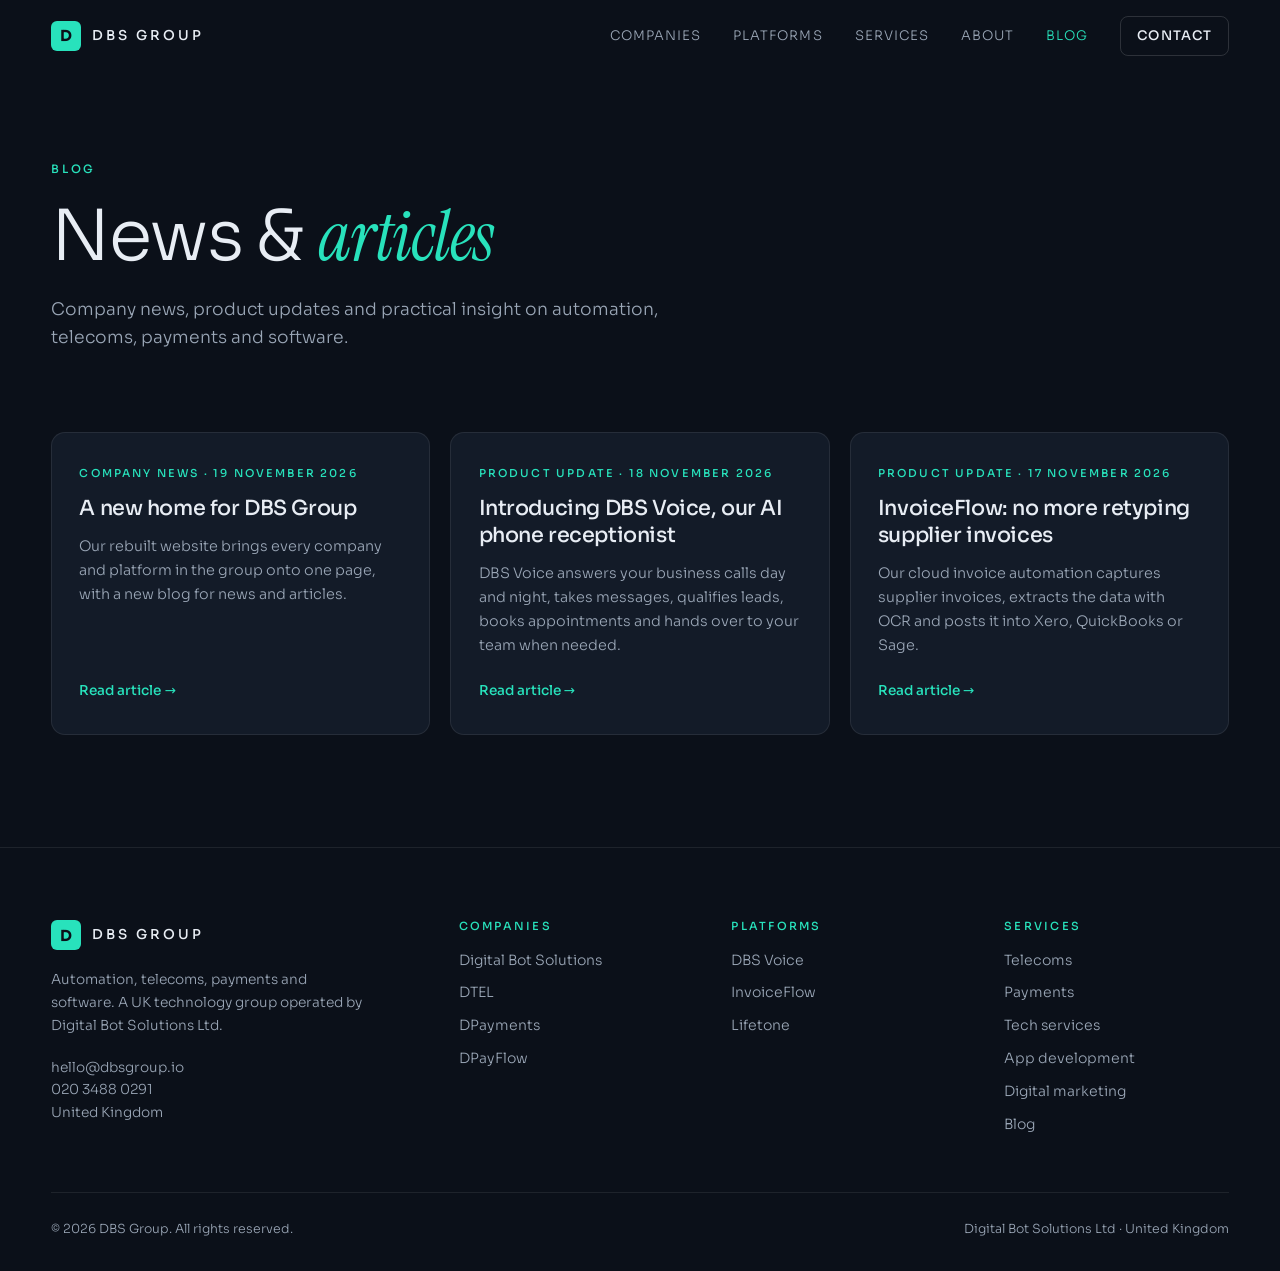
==== blog/index.html @ 804a3ccc "Add blog, latest news, social links and Pages CMS portal Co-Authored-By: Claude Opus 5.5 <noreply@an" ====
<!DOCTYPE html>
<html lang="en-GB">
<head>
<meta charset="UTF-8">
<meta name="viewport" content="width=device-width, initial-scale=1.0">
<title>Blog | DBS Group</title>
<meta name="description" content="News, product updates and articles from DBS Group.">
<meta property="og:title" content="Blog | DBS Group">
<meta property="og:description" content="News, product updates and articles from DBS Group.">
<meta property="og:url" content="https://dbsgroup.io/blog/">
<meta property="og:type" content="website">
<link rel="canonical" href="https://dbsgroup.io/blog/">
<link rel="icon" href="data:image/svg+xml,%3Csvg xmlns='http://www.w3.org/2000/svg' viewBox='0 0 32 32'%3E%3Crect width='32' height='32' rx='6' fill='%2328E2BC'/%3E%3Ctext x='16' y='22' font-family='Arial' font-weight='700' font-size='16' text-anchor='middle' fill='%230B1019'%3ED%3C/text%3E%3C/svg%3E">
<link rel="preconnect" href="https://fonts.googleapis.com">
<link rel="preconnect" href="https://fonts.gstatic.com" crossorigin>
<link href="https://fonts.googleapis.com/css2?family=Instrument+Serif:ital@0;1&family=Sora:wght@300;400;500;600;700&display=swap" rel="stylesheet">
<link rel="stylesheet" href="/css/style.css">
</head>
<body class="page-blog">
<header class="nav" id="top">
  <div class="wrap nav-inner">
    <a href="/" class="logo" aria-label="DBS Group home"><span class="logo-mark">D</span><span class="logo-text">DBS GROUP</span></a>
    <nav class="nav-links" id="navLinks" aria-label="Main">
      <a href="/#companies">Companies</a>
      <a href="/#platforms">Platforms</a>
      <a href="/#services">Services</a>
      <a href="/#about">About</a>
      <a href="/blog/" class="active">Blog</a>
      <a href="/#contact" class="btn btn-ghost btn-sm nav-cta">Contact</a>
    </nav>
    <button class="nav-toggle" id="navToggle" aria-label="Open menu" aria-expanded="false"><span></span><span></span></button>
  </div>
</header>
<main>
<section class="page-hero">
  <div class="wrap">
    <p class="eyebrow">Blog</p>
    <h1>News &amp; <em>articles</em></h1>
    <p class="lead">Company news, product updates and practical insight on automation, telecoms, payments and software.</p>
  </div>
</section>
<section class="section section-tight">
  <div class="wrap">
    <div class="post-grid">
      <a class="post-card reveal" href="/blog/a-new-home-for-dbs-group/">
        <p class="card-tag">Company news · 19 November 2026</p>
        <h3>A new home for DBS Group</h3>
        <p>Our rebuilt website brings every company and platform in the group onto one page, with a new blog for news and articles.</p>
        <span class="card-link">Read article <span>→</span></span>
      </a>
      <a class="post-card reveal" href="/blog/introducing-dbs-voice/">
        <p class="card-tag">Product update · 18 November 2026</p>
        <h3>Introducing DBS Voice, our AI phone receptionist</h3>
        <p>DBS Voice answers your business calls day and night, takes messages, qualifies leads, books appointments and hands over to your team when needed.</p>
        <span class="card-link">Read article <span>→</span></span>
      </a>
      <a class="post-card reveal" href="/blog/introducing-invoiceflow/">
        <p class="card-tag">Product update · 17 November 2026</p>
        <h3>InvoiceFlow: no more retyping supplier invoices</h3>
        <p>Our cloud invoice automation captures supplier invoices, extracts the data with OCR and posts it into Xero, QuickBooks or Sage.</p>
        <span class="card-link">Read article <span>→</span></span>
      </a>
    </div>
  </div>
</section>
</main>
<footer class="footer">
  <div class="wrap footer-inner">
    <div class="footer-brand">
      <a href="/#top" class="logo"><span class="logo-mark">D</span><span class="logo-text">DBS GROUP</span></a>
      <p>Automation, telecoms, payments and software. A UK technology group operated by Digital Bot Solutions Ltd.</p>
      <p><a href="mailto:hello@dbsgroup.io">hello@dbsgroup.io</a><br><a href="tel:+442034880291">020 3488 0291</a><br>United Kingdom</p>
      <!-- SOCIAL_START --><!-- SOCIAL_END -->
    </div>
    <div class="footer-col">
      <h4>Companies</h4>
      <a href="https://dbots.co.uk" target="_blank" rel="noopener">Digital Bot Solutions</a>
      <a href="https://dtel.io" target="_blank" rel="noopener">DTEL</a>
      <a href="https://dpayments.co.uk" target="_blank" rel="noopener">DPayments</a>
      <a href="https://dpayflow.co.uk" target="_blank" rel="noopener">DPayFlow</a>
    </div>
    <div class="footer-col">
      <h4>Platforms</h4>
      <a href="https://voice.dbsgroup.io" target="_blank" rel="noopener">DBS Voice</a>
      <a href="https://invoice.dbsgroup.io" target="_blank" rel="noopener">InvoiceFlow</a>
      <a href="/#platforms">Lifetone</a>
    </div>
    <div class="footer-col">
      <h4>Services</h4>
      <a href="/#services">Telecoms</a>
      <a href="/#services">Payments</a>
      <a href="/#services">Tech services</a>
      <a href="/#services">App development</a>
      <a href="/#services">Digital marketing</a>
      <a href="/blog/">Blog</a>
    </div>
  </div>
  <div class="wrap footer-bottom">
    <span>© <span id="year">2026</span> DBS Group. All rights reserved.</span>
    <span>Digital Bot Solutions Ltd · United Kingdom</span>
  </div>
</footer>
<script src="/js/main.js"></script>
</body>
</html>
---- css/style.css ----
/* DBS Group — dbsgroup.io
   Brand: navy #0B1019, teal #28E2BC, Sora + Instrument Serif
   Edit colours here in :root */
:root{
  --bg:#0B1019;
  --bg-2:#0F1622;
  --card:#131B28;
  --line:rgba(255,255,255,.08);
  --line-2:rgba(255,255,255,.14);
  --text:#E8EDF4;
  --muted:#9AA6B6;
  --teal:#28E2BC;
  --teal-dim:rgba(40,226,188,.12);
  --radius:14px;
  --sans:"Sora",system-ui,sans-serif;
  --serif:"Instrument Serif",Georgia,serif;
}
*{box-sizing:border-box;margin:0;padding:0}
html{scroll-behavior:smooth;scroll-padding-top:80px}
body{background:var(--bg);color:var(--text);font-family:var(--sans);font-weight:300;line-height:1.65;-webkit-font-smoothing:antialiased}
a{color:inherit;text-decoration:none}
img,svg{display:block}
.wrap{width:min(1180px,92vw);margin:0 auto}
em{font-family:var(--serif);font-style:italic;font-weight:400;color:var(--teal)}
h1,h2,h3,h4{font-weight:400;line-height:1.12;letter-spacing:-.02em}
h2{font-size:clamp(1.9rem,3.6vw,2.9rem)}
h3{font-size:1.3rem;font-weight:500}
.eyebrow{font-size:.72rem;letter-spacing:.24em;text-transform:uppercase;color:var(--teal);margin-bottom:1.1rem;font-weight:500}
.lead{font-size:1.08rem;color:var(--muted);max-width:620px}

/* Buttons */
.btn{display:inline-flex;align-items:center;justify-content:center;gap:.5rem;padding:.85rem 1.4rem;border-radius:8px;font-size:.9rem;font-weight:500;font-family:var(--sans);border:1px solid transparent;cursor:pointer;transition:.2s}
.btn-primary{background:var(--teal);color:var(--bg)}
.btn-primary:hover{background:#5BEBCD;transform:translateY(-1px)}
.btn-ghost{border-color:var(--line-2);color:var(--text)}
.btn-ghost:hover{border-color:var(--teal);color:var(--teal)}
.btn-sm{padding:.5rem 1rem;font-size:.78rem;letter-spacing:.1em;text-transform:uppercase}

/* Nav */
.nav{position:fixed;inset:0 0 auto;z-index:50;transition:.3s;border-bottom:1px solid transparent}
.nav.scrolled{background:rgba(11,16,25,.85);backdrop-filter:blur(14px);border-color:var(--line)}
.nav-inner{display:flex;align-items:center;justify-content:space-between;height:72px}
.logo{display:flex;align-items:center;gap:.7rem}
.logo-mark{width:30px;height:30px;border-radius:6px;background:var(--teal);color:var(--bg);display:grid;place-items:center;font-weight:700;font-size:.95rem}
.logo-text{font-weight:500;letter-spacing:.22em;font-size:.85rem}
.nav-links{display:flex;align-items:center;gap:2rem}
.nav-links a{font-size:.82rem;letter-spacing:.08em;text-transform:uppercase;color:var(--muted);transition:.2s}
.nav-links a:hover{color:var(--text)}
.nav-links .nav-cta{color:var(--text)}
.nav-toggle{display:none;background:none;border:0;width:36px;height:36px;cursor:pointer;flex-direction:column;justify-content:center;gap:7px}
.nav-toggle span{display:block;height:1.5px;background:var(--text);transition:.3s}

/* Hero */
.hero{position:relative;min-height:100vh;display:flex;flex-direction:column;justify-content:center;overflow:hidden;padding-top:72px}
.hero-grid{position:absolute;inset:0;background-image:linear-gradient(var(--line) 1px,transparent 1px),linear-gradient(90deg,var(--line) 1px,transparent 1px);background-size:64px 64px;mask-image:radial-gradient(ellipse 80% 70% at 70% 40%,#000 20%,transparent 75%)}
.hero-glow{position:absolute;width:720px;height:720px;right:-180px;top:-120px;background:radial-gradient(circle,rgba(40,226,188,.18),transparent 65%);filter:blur(20px)}
.hero-inner{position:relative;padding:6rem 0 7rem}
.hero h1{font-size:clamp(2.8rem,7.6vw,6.2rem);font-weight:300;margin-bottom:1.8rem}
.hero .lead{margin-bottom:2.4rem}
.hero-ctas{display:flex;gap:1rem;flex-wrap:wrap}
.marquee{position:absolute;bottom:0;left:0;right:0;border-top:1px solid var(--line);overflow:hidden;padding:1.1rem 0;background:rgba(11,16,25,.6)}
.marquee-track{display:flex;width:max-content;animation:scroll 40s linear infinite}
.marquee-track span{font-size:.75rem;letter-spacing:.22em;text-transform:uppercase;color:var(--muted);padding:0 2.2rem;white-space:nowrap;position:relative}
.marquee-track span::after{content:"";position:absolute;right:-3px;top:50%;width:5px;height:5px;border-radius:50%;background:var(--teal);transform:translateY(-50%)}
@keyframes scroll{to{transform:translateX(-50%)}}

/* Sections */
.section{padding:7rem 0}
.section-alt{background:var(--bg-2);border-block:1px solid var(--line)}
.section-head{max-width:720px;margin-bottom:3.5rem}
.section-sub{color:var(--muted);margin-top:1.1rem;font-size:1.02rem}

/* About */
.about{display:grid;grid-template-columns:1.2fr 1fr;gap:5rem;align-items:center}
.about-text h2{margin-bottom:1.5rem}
.about-text p:not(.eyebrow){color:var(--muted);margin-bottom:1rem}
.stats{display:grid;grid-template-columns:1fr 1fr;border:1px solid var(--line);border-radius:var(--radius);overflow:hidden}
.stat{padding:2.2rem 1.8rem;border:1px solid var(--line);margin:-.5px}
.stat-num{display:block;font-family:var(--serif);font-size:3.4rem;line-height:1;color:var(--teal)}
.stat-label{font-size:.75rem;letter-spacing:.14em;text-transform:uppercase;color:var(--muted)}

/* Cards */
.cards{display:grid;gap:1.25rem}
.cards-4{grid-template-columns:repeat(4,1fr)}
.cards-5{grid-template-columns:repeat(5,1fr)}
.card{position:relative;background:var(--card);border:1px solid var(--line);border-radius:var(--radius);padding:2rem 1.7rem;display:flex;flex-direction:column;transition:.3s}
.card:hover{border-color:rgba(40,226,188,.4);transform:translateY(-4px)}
.card-num{position:absolute;top:1.6rem;right:1.7rem;font-family:var(--serif);font-size:1.3rem;color:var(--muted)}
.card-tag{font-size:.68rem;letter-spacing:.2em;text-transform:uppercase;color:var(--teal);margin-bottom:.8rem;font-weight:500}
.card .card-tag{padding-right:2.2rem}
.card h3{margin-bottom:.9rem}
.card>p{color:var(--muted);font-size:.9rem;margin-bottom:1.4rem}
.ticks{list-style:none;margin-bottom:1.6rem}
.ticks li{position:relative;padding-left:1.4rem;font-size:.88rem;margin-bottom:.45rem}
.ticks li::before{content:"";position:absolute;left:0;top:.62em;width:8px;height:8px;border-radius:2px;background:var(--teal-dim);border:1px solid var(--teal)}
.card-link{margin-top:auto;font-size:.85rem;color:var(--teal);font-weight:500}
.card-link span{display:inline-block;transition:.2s}
.card-link:hover span{transform:translateX(4px)}

/* Platforms */
.platform{display:grid;grid-template-columns:1fr 1fr;gap:4.5rem;align-items:center;padding:3.5rem 0;border-top:1px solid var(--line)}
.platform:first-of-type{border-top:0}
.platform-rev .platform-copy{order:2}
.platform h3{font-size:clamp(1.8rem,3vw,2.4rem);font-weight:400;margin-bottom:1rem}
.platform-copy>p:not(.card-tag){color:var(--muted);margin-bottom:1.6rem}
.ticks-2{display:grid;grid-template-columns:1fr 1fr;gap:.2rem 1.5rem}
.platform-ctas{display:flex;gap:.8rem;flex-wrap:wrap}
.platform-visual{position:relative;display:flex;justify-content:center}
.platform-visual::before{content:"";position:absolute;inset:10%;background:radial-gradient(circle,rgba(40,226,188,.14),transparent 70%);filter:blur(30px)}
.mock{position:relative;width:100%;max-width:420px;background:var(--card);border:1px solid var(--line-2);border-radius:18px;padding:1.5rem;box-shadow:0 30px 60px -20px rgba(0,0,0,.6)}
.mock-row{display:flex;align-items:center;justify-content:space-between;gap:.6rem;font-size:.8rem;color:var(--muted);margin-bottom:1.2rem}
.mock-call .mock-row{justify-content:flex-start}
.dot{width:8px;height:8px;border-radius:50%}
.dot-live{background:var(--teal);box-shadow:0 0 0 4px var(--teal-dim);animation:pulse 2s infinite}
@keyframes pulse{50%{box-shadow:0 0 0 8px transparent}}
.bubble{font-size:.85rem;padding:.75rem 1rem;border-radius:12px;margin-bottom:.7rem;max-width:85%}
.bubble-ai{background:var(--teal-dim);border:1px solid rgba(40,226,188,.25)}
.bubble-user{background:rgba(255,255,255,.05);margin-left:auto}
.mock-foot{display:flex;gap:.5rem;margin-top:1.1rem}
.pill{font-size:.7rem;padding:.3rem .7rem;border-radius:99px;background:var(--teal);color:var(--bg);font-weight:600}
.pill-dim{background:rgba(255,255,255,.07);color:var(--muted);font-weight:400}
.field{display:flex;justify-content:space-between;font-size:.85rem;padding:.6rem 0;border-bottom:1px dashed var(--line-2)}
.field span:first-child{color:var(--muted)}
.field-total{border-bottom:0;font-weight:600;color:var(--teal)}
.mock-invoice .mock-row strong{color:var(--text);font-weight:500}
.travel-hero{height:120px;border-radius:12px;background:linear-gradient(135deg,#0E6E5C,#1B3A5C 60%,#2B1F4A);display:flex;align-items:flex-end;padding:1rem;margin-bottom:1rem}
.travel-hero span{font-family:var(--serif);font-size:1.6rem;font-style:italic}
.travel-tiles{display:grid;grid-template-columns:repeat(3,1fr);gap:.6rem}
.travel-tiles div{background:rgba(255,255,255,.04);border:1px solid var(--line);border-radius:10px;padding:.8rem .7rem}
.travel-tiles b{display:block;font-size:.82rem;font-weight:500}
.travel-tiles small{font-size:.7rem;color:var(--muted)}

/* Services */
.svc{background:var(--card);border:1px solid var(--line);border-radius:var(--radius);padding:1.8rem 1.5rem;transition:.3s}
.svc:hover{border-color:rgba(40,226,188,.4)}
.svc-icon{width:44px;height:44px;border-radius:10px;background:var(--teal-dim);display:grid;place-items:center;margin-bottom:1.3rem}
.svc-icon svg{width:22px;height:22px;fill:none;stroke:var(--teal);stroke-width:1.6;stroke-linecap:round;stroke-linejoin:round}
.svc h3{font-size:1.05rem;margin-bottom:.6rem}
.svc p{font-size:.86rem;color:var(--muted)}

/* Why */
.why{display:grid;grid-template-columns:repeat(4,1fr);border-top:1px solid var(--line)}
.why-item{padding:2.2rem 1.8rem 0 0}
.why-item span{font-family:var(--serif);font-size:1.5rem;color:var(--teal)}
.why-item h3{font-size:1.08rem;margin:.8rem 0 .6rem}
.why-item p{font-size:.88rem;color:var(--muted)}

/* Contact */
.contact{background:linear-gradient(180deg,var(--bg-2),var(--bg));border-top:1px solid var(--line)}
.contact-inner{display:grid;grid-template-columns:1fr 1fr;gap:5rem;align-items:start}
.contact h2{margin-bottom:1.3rem}
.contact-form{background:var(--card);border:1px solid var(--line);border-radius:var(--radius);padding:2rem;display:grid;gap:1rem}
.form-row{display:grid;grid-template-columns:1fr 1fr;gap:1rem}
.contact-form label{display:grid;gap:.4rem;font-size:.78rem;letter-spacing:.06em;color:var(--muted)}
.contact-form input,.contact-form select,.contact-form textarea{background:var(--bg);border:1px solid var(--line-2);border-radius:8px;padding:.8rem .9rem;color:var(--text);font:inherit;font-size:.92rem;letter-spacing:0}
.contact-form input:focus,.contact-form select:focus,.contact-form textarea:focus{outline:none;border-color:var(--teal)}
.contact-form textarea{resize:vertical}
.form-note{font-size:.8rem;color:var(--muted)}
.form-note a{color:var(--teal)}

/* Footer */
.footer{border-top:1px solid var(--line);padding:4.5rem 0 2rem}
.footer-inner{display:grid;grid-template-columns:1.6fr 1fr 1fr 1fr;gap:3rem}
.footer-brand p{color:var(--muted);font-size:.86rem;margin-top:1.2rem;max-width:320px}
.footer-col{display:flex;flex-direction:column;gap:.6rem}
.footer-col h4{font-size:.7rem;letter-spacing:.2em;text-transform:uppercase;color:var(--teal);margin-bottom:.4rem;font-weight:500}
.footer-col a{font-size:.88rem;color:var(--muted);transition:.2s}
.footer a:hover{color:var(--text)}
.footer-bottom{display:flex;justify-content:space-between;flex-wrap:wrap;gap:1rem;margin-top:3.5rem;padding-top:1.6rem;border-top:1px solid var(--line);font-size:.78rem;color:var(--muted)}

/* Blog */
.nav-links a.active{color:var(--teal)}
.section-head-row{max-width:none;display:flex;justify-content:space-between;align-items:flex-end;gap:2rem;flex-wrap:wrap}
.post-grid{display:grid;grid-template-columns:repeat(3,1fr);gap:1.25rem}
.post-card{background:var(--card);border:1px solid var(--line);border-radius:var(--radius);padding:2rem 1.7rem;display:flex;flex-direction:column;transition:.3s}
.post-card:hover{border-color:rgba(40,226,188,.4);transform:translateY(-4px)}
.post-card h3{margin-bottom:.8rem;line-height:1.3}
.post-card>p:not(.card-tag){color:var(--muted);font-size:.9rem;margin-bottom:1.4rem}
.page-hero{padding:10rem 0 3rem;position:relative}
.page-hero h1{font-size:clamp(2.4rem,5.5vw,4.4rem);font-weight:300;margin-bottom:1.2rem}
.section-tight{padding:2rem 0 7rem}
.wrap-narrow{width:min(760px,92vw)}
.post{padding:9rem 0 6rem}
.back-link{display:inline-block;font-size:.85rem;color:var(--muted);margin-bottom:2.2rem}
.back-link:hover{color:var(--teal)}
.post h1{font-size:clamp(2rem,4.6vw,3.3rem);font-weight:300;margin-bottom:1.2rem}
.post-excerpt{font-size:1.15rem;color:var(--muted);padding-bottom:2rem;margin-bottom:2.5rem;border-bottom:1px solid var(--line)}
.prose{font-size:1.02rem;color:#C9D2DE}
.prose>*+*{margin-top:1.2rem}
.prose h2{font-size:1.6rem;color:var(--text);margin-top:2.6rem}
.prose h3{font-size:1.2rem;color:var(--text);margin-top:2rem}
.prose a{color:var(--teal);text-decoration:underline;text-underline-offset:3px}
.prose strong{color:var(--text);font-weight:600}
.prose ul,.prose ol{padding-left:1.4rem}
.prose li+li{margin-top:.5rem}
.prose li::marker{color:var(--teal)}
.prose blockquote{border-left:3px solid var(--teal);padding-left:1.2rem;color:var(--muted);font-style:italic}
.prose img{max-width:100%;height:auto;border-radius:var(--radius)}
.prose code{background:rgba(255,255,255,.06);padding:.15em .4em;border-radius:4px;font-size:.9em}
.post-nav{display:grid;grid-template-columns:1fr 1fr;gap:1rem;margin-top:4rem;padding-top:2rem;border-top:1px solid var(--line)}
.post-nav a{display:block;padding:1.2rem;border:1px solid var(--line);border-radius:10px;font-size:.92rem;transition:.2s}
.post-nav a:hover{border-color:var(--teal)}
.post-nav small{display:block;color:var(--teal);font-size:.72rem;letter-spacing:.12em;text-transform:uppercase;margin-bottom:.3rem}
.post-nav-next{text-align:right}

/* Social icons */
.social{display:flex;gap:.6rem;margin-top:1.4rem}
.social a{width:38px;height:38px;border-radius:50%;border:1px solid var(--line-2);display:grid;place-items:center;transition:.2s}
.social a:hover{border-color:var(--teal);background:var(--teal-dim)}
.social svg{width:17px;height:17px;fill:var(--muted);transition:.2s}
.social a:hover svg{fill:var(--teal)}

/* Reveal animation */
.reveal{opacity:0;transform:translateY(24px);transition:opacity .8s ease,transform .8s ease}
.reveal.in{opacity:1;transform:none}
@media (prefers-reduced-motion:reduce){.reveal{opacity:1;transform:none;transition:none}.marquee-track{animation:none}}

/* Responsive */
@media (max-width:1100px){
  .cards-4{grid-template-columns:repeat(2,1fr)}
  .cards-5{grid-template-columns:repeat(3,1fr)}
  .why{grid-template-columns:repeat(2,1fr)}
  .post-grid{grid-template-columns:repeat(2,1fr)}
}
@media (max-width:860px){
  .nav-toggle{display:flex}
  .nav-links{position:fixed;top:72px;left:0;right:0;flex-direction:column;align-items:flex-start;gap:1.4rem;padding:2rem 4vw 2.5rem;background:rgba(11,16,25,.97);border-bottom:1px solid var(--line);transform:translateY(-120%);transition:.35s;z-index:-1}
  .nav-links.open{transform:none}
  .nav-toggle[aria-expanded=true] span:first-child{transform:translateY(4px) rotate(45deg)}
  .nav-toggle[aria-expanded=true] span:last-child{transform:translateY(-4px) rotate(-45deg)}
  .about,.platform,.contact-inner{grid-template-columns:1fr;gap:3rem}
  .platform-rev .platform-copy{order:0}
  .footer-inner{grid-template-columns:1fr 1fr}
  .section{padding:5rem 0}
}
@media (max-width:560px){
  .cards-4,.cards-5,.why,.form-row,.ticks-2,.post-grid,.post-nav{grid-template-columns:1fr}
  .post-nav-next{text-align:left}
  .footer-inner{grid-template-columns:1fr}
  .stat{padding:1.6rem 1.2rem}
  .stat-num{font-size:2.6rem}
}
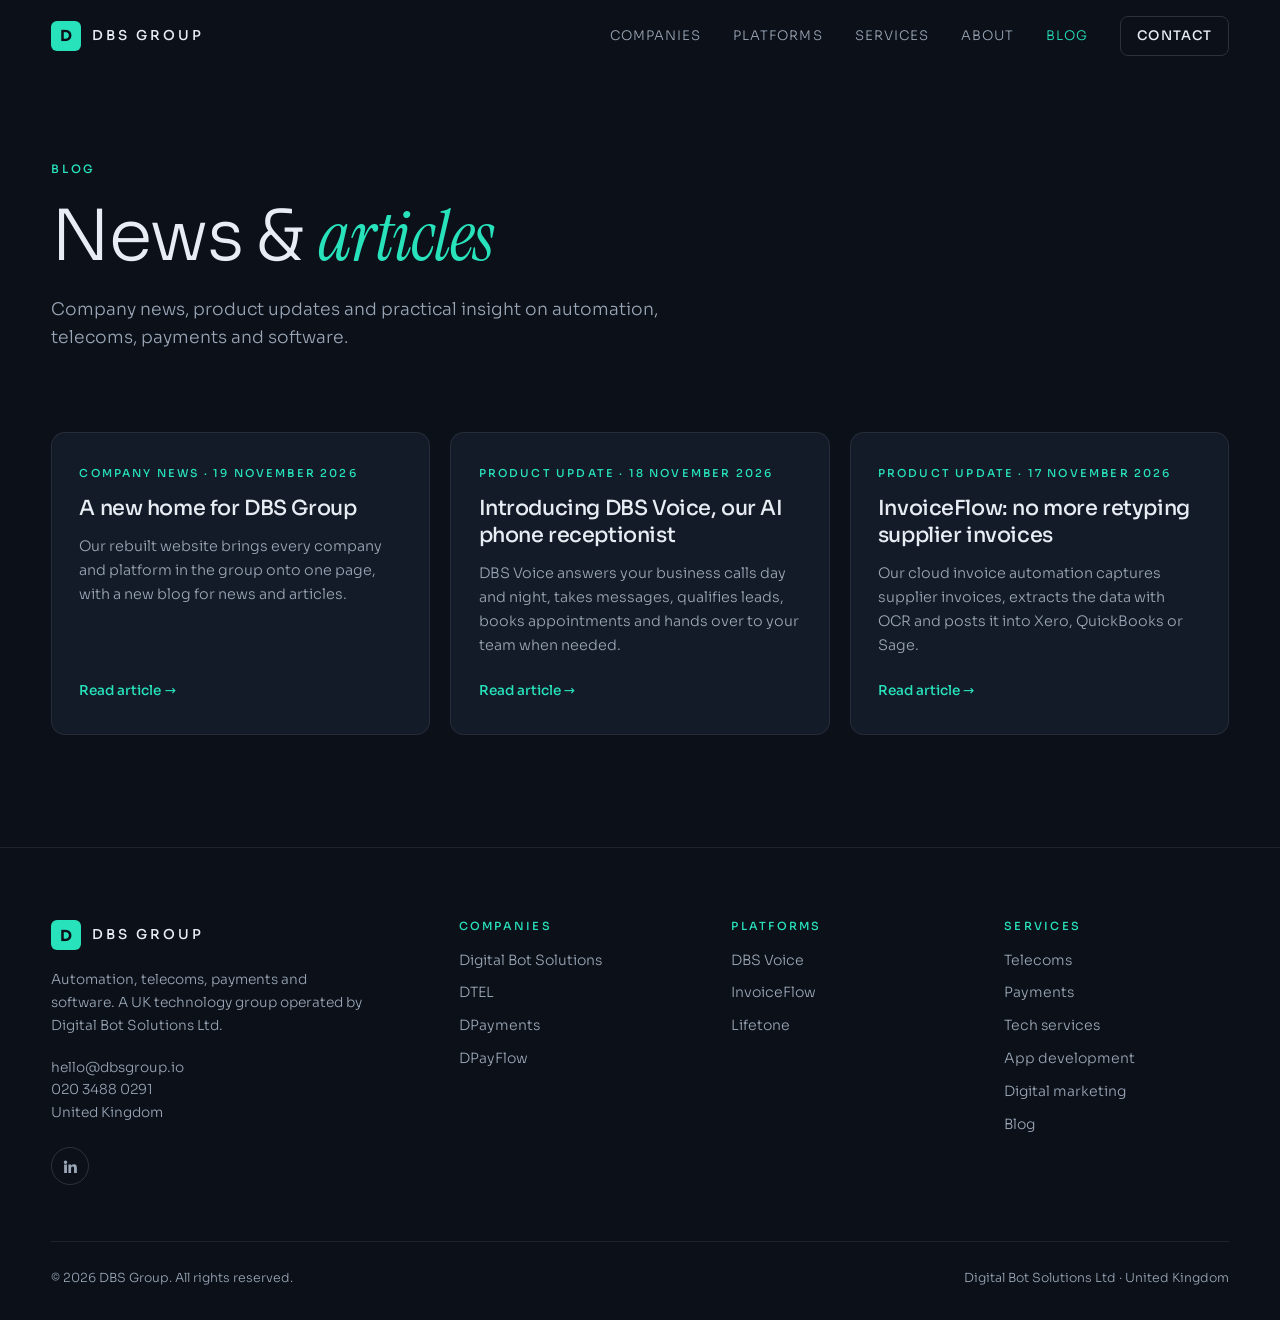
==== commit e1efce47: "Rebuild blog" ====
--- a/blog/index.html
+++ b/blog/index.html
@@ -70,7 +70,7 @@
       <a href="/#top" class="logo"><span class="logo-mark">D</span><span class="logo-text">DBS GROUP</span></a>
       <p>Automation, telecoms, payments and software. A UK technology group operated by Digital Bot Solutions Ltd.</p>
       <p><a href="mailto:hello@dbsgroup.io">hello@dbsgroup.io</a><br><a href="tel:+442034880291">020 3488 0291</a><br>United Kingdom</p>
-      <!-- SOCIAL_START --><!-- SOCIAL_END -->
+      <!-- SOCIAL_START --><div class="social"><a href="https://www.linkedin.com/company/dbs-digital-bot-solutions-group/posts/?viewAsMember=true" target="_blank" rel="noopener" aria-label="LinkedIn"><svg viewBox="0 0 24 24"><path d="M4.98 3.5a2.5 2.5 0 1 1 0 5 2.5 2.5 0 0 1 0-5zM3 9h4v12H3zM9 9h3.8v1.7h.05c.53-1 1.83-2.05 3.77-2.05C20.6 8.65 21 11.3 21 14.4V21h-4v-5.8c0-1.4 0-3.2-1.95-3.2S12.8 13.5 12.8 15.1V21H9z"/></svg></a></div><!-- SOCIAL_END -->
     </div>
     <div class="footer-col">
       <h4>Companies</h4>
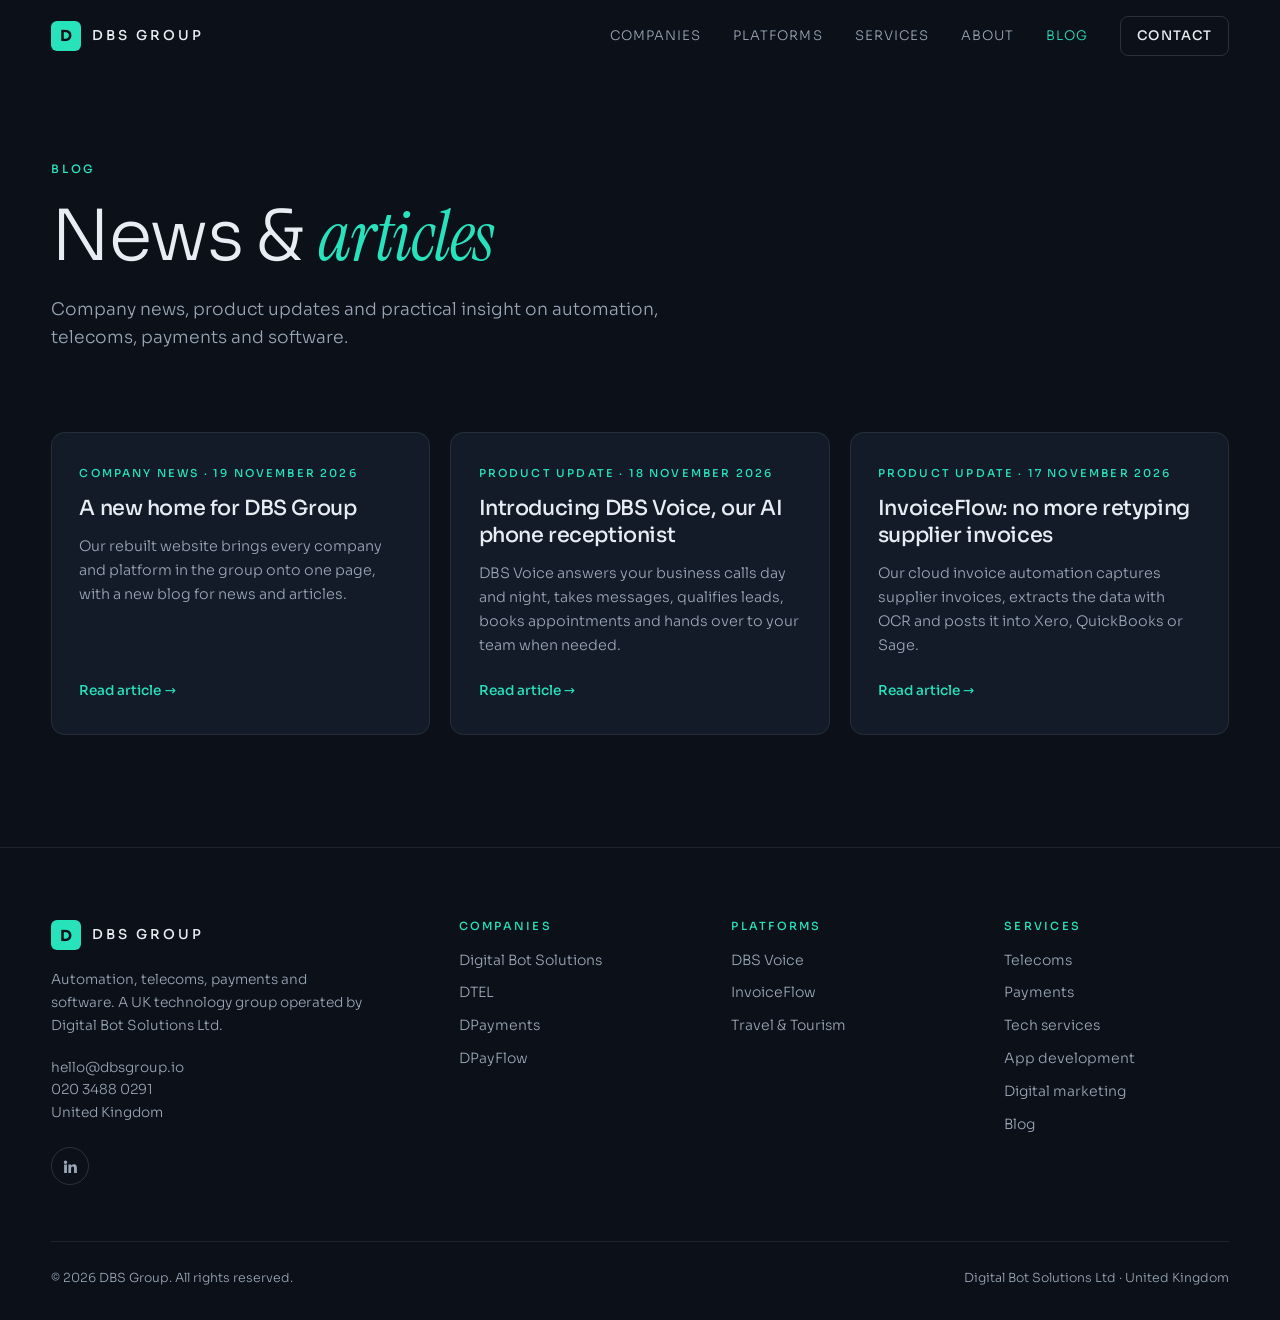
==== commit df51dea7: "Replace Lifetone name with travel and tourism platform Co-Authored-By: Claude Opus 5.5 <noreply@anth" ====
--- a/blog/index.html
+++ b/blog/index.html
@@ -14,7 +14,7 @@
 <link rel="preconnect" href="https://fonts.googleapis.com">
 <link rel="preconnect" href="https://fonts.gstatic.com" crossorigin>
 <link href="https://fonts.googleapis.com/css2?family=Instrument+Serif:ital@0;1&family=Sora:wght@300;400;500;600;700&display=swap" rel="stylesheet">
-<link rel="stylesheet" href="/css/style.css">
+<link rel="stylesheet" href="/css/style.css?v=0d8b3e90">
 </head>
 <body class="page-blog">
 <header class="nav" id="top">
@@ -70,7 +70,7 @@
       <a href="/#top" class="logo"><span class="logo-mark">D</span><span class="logo-text">DBS GROUP</span></a>
       <p>Automation, telecoms, payments and software. A UK technology group operated by Digital Bot Solutions Ltd.</p>
       <p><a href="mailto:hello@dbsgroup.io">hello@dbsgroup.io</a><br><a href="tel:+442034880291">020 3488 0291</a><br>United Kingdom</p>
-      <!-- SOCIAL_START --><div class="social"><a href="https://www.linkedin.com/company/dbs-digital-bot-solutions-group/posts/?viewAsMember=true" target="_blank" rel="noopener" aria-label="LinkedIn"><svg viewBox="0 0 24 24"><path d="M4.98 3.5a2.5 2.5 0 1 1 0 5 2.5 2.5 0 0 1 0-5zM3 9h4v12H3zM9 9h3.8v1.7h.05c.53-1 1.83-2.05 3.77-2.05C20.6 8.65 21 11.3 21 14.4V21h-4v-5.8c0-1.4 0-3.2-1.95-3.2S12.8 13.5 12.8 15.1V21H9z"/></svg></a></div><!-- SOCIAL_END -->
+      <!-- SOCIAL_START --><div class="social"><a href="https://www.linkedin.com/company/dbs-digital-bot-solutions-group/" target="_blank" rel="noopener" aria-label="LinkedIn"><svg viewBox="0 0 24 24" width="17" height="17" fill="#9AA6B6"><path d="M4.98 3.5a2.5 2.5 0 1 1 0 5 2.5 2.5 0 0 1 0-5zM3 9h4v12H3zM9 9h3.8v1.7h.05c.53-1 1.83-2.05 3.77-2.05C20.6 8.65 21 11.3 21 14.4V21h-4v-5.8c0-1.4 0-3.2-1.95-3.2S12.8 13.5 12.8 15.1V21H9z"/></svg></a></div><!-- SOCIAL_END -->
     </div>
     <div class="footer-col">
       <h4>Companies</h4>
@@ -83,7 +83,7 @@
       <h4>Platforms</h4>
       <a href="https://voice.dbsgroup.io" target="_blank" rel="noopener">DBS Voice</a>
       <a href="https://invoice.dbsgroup.io" target="_blank" rel="noopener">InvoiceFlow</a>
-      <a href="/#platforms">Lifetone</a>
+      <a href="/#platforms">Travel &amp; Tourism</a>
     </div>
     <div class="footer-col">
       <h4>Services</h4>
@@ -100,6 +100,6 @@
     <span>Digital Bot Solutions Ltd · United Kingdom</span>
   </div>
 </footer>
-<script src="/js/main.js"></script>
+<script src="/js/main.js?v=0d8b3e90"></script>
 </body>
 </html>
